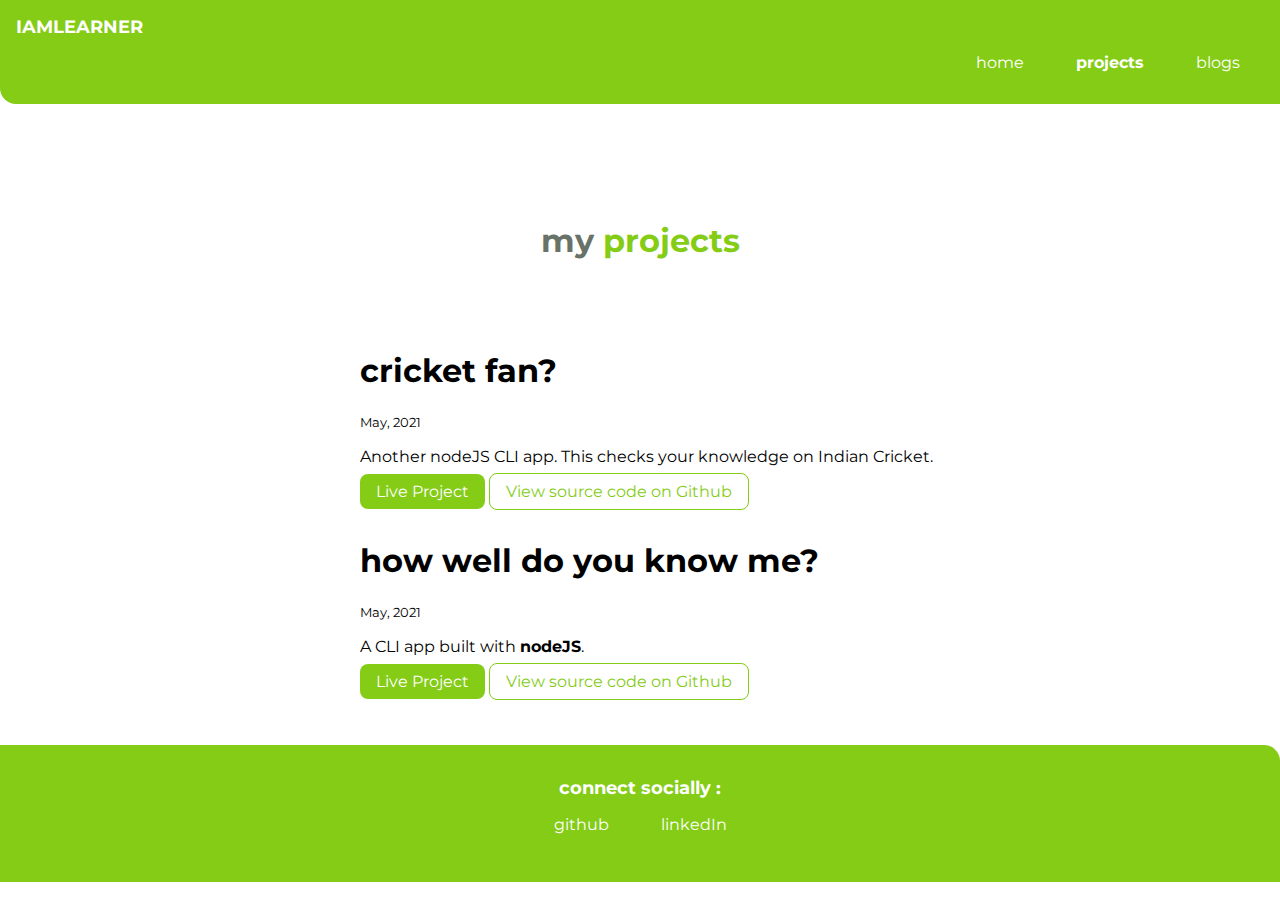
==== projects.html @ f9674aa4 "added pages and design" ====
<!DOCTYPE html>
<html lang="en">
<head>
    <meta charset="UTF-8">
    <meta http-equiv="X-UA-Compatible" content="IE=edge">
    <meta name="viewport" content="width=device-width, initial-scale=1.0">
    <title>projects | vidisha pandey</title>
    <link href="style.css" rel="stylesheet"/>
</head>
<body>
    
    <nav class="navigation container">
        <div class="nav-brand">IAMLEARNER</div>
        <ul class="list-non-bullet nav-pills">
            <li class="list-item-inline">
                <a class="link" href="index.html">home</a>
            </li>
            <li class="list-item-inline">
                <a class="link link-active" href="projects.html">projects</a>
            </li>
            <li class="list-item-inline">
                <a class="link" href="blogs.html">blogs</a>
            </li>
        </ul>
    </nav>

    <header class="hero">
        <h1 class="hero-heading" >my <span class="heading-highlight">projects</span></h1>
    </header>    

    <ul class="list-non-bullet">
        <div class="container container-center">
            <li>
                <h1>cricket fan?</h1>
                <small>May, 2021</small>
                <p>Another nodeJS CLI app. This checks your knowledge on Indian Cricket.</p>
                <a class="link link-primary" href="repl.it">Live Project</a>
                <a class="link link-secondary" href="github.com/repolink">View source code on Github</a>
            </li>
        </div>
        <br>
        <div class="container container-center">
            <li>
                <h1>how well do you know me?</h1>
                <small>May, 2021</small>
                <p>A CLI app built with <strong>nodeJS</strong>.</p>
                <a class="link link-primary" href="repl.it">Live Project</a>
                <a class="link link-secondary" href="github.com/repolink">View source code on Github</a>
            </li>
        </div>

    </ul>
    <br>
    <br>
    <footer class="footer container">
        <div class="footer-header">connect socially : </div>
        <ul class="social-links list-non-bullet">
            <li class="list-item-inline">
                <a class="link" href="/">github</a>
            </li>
            <li class="list-item-inline">
                <a class="link" href="/">linkedIn</a>
            </li>
            <!-- <li class="list-item-inline">
                <a class="link" href="/">SocialThree</a>
            </li> -->
        </ul>
    </footer>


</body>
</html>
---- style.css ----
/* to select via tags just type tagname { } */
/* We can select via attributes, tags, classes, id */
/* id is unique */
/* to select via id, use #idname { } */
/* to select via class, use .classname { } */

@import url('https://fonts.googleapis.com/css2?family=Montserrat:wght@400;700&display=swap');

:root {
    /* --primary-color: #A3E635; */
    /* --primary-color: #34D399; */
    /* --primary-color: #10B981; */
    --primary-color: #84CC16;
    --off-white: #f3f4f3;
    --dark-gray: #687268;
}

body {
    font-family: 'Montserrat', sans-serif;
    margin: 0px;
}

hr {
    margin: 2rem 0rem;
}

/* container */
.container {
    padding-left: 1rem;
    padding-right: 1rem;
}

.container-center {
    max-width: 600px;
    margin: auto;   /*it'll make it center*/
}

/* links */
.link {
    text-decoration: none;  /*to remove underline*/
    padding: 0.5rem 1rem;   /*top right bottom left. if we give just two values as we did here, bottom will get 0.5rem and left will get 1rem*/
}

.link-primary {
    background-color: var(--primary-color);
    border-radius: 0.5rem;
    color: white;
}

.link-secondary {
    color: var(--primary-color);
    border-radius: 0.5rem;
    border: 1px solid var(--primary-color);
}

/* lists */

.list-non-bullet {
    list-style: none;
}

.list-item-inline {
    display: inline;    
    padding: 0rem 0.5rem;
}

/*navigation*/

.navigation {
    background-color: var(--primary-color);
    color: white;
    padding: 1rem;
    border-bottom-left-radius: 1rem;
}

.navigation .nav-brand {
    font-weight: bold;
    font-size: 1.1rem;
}

.navigation .nav-pills {
    text-align: right;
}

/*if there's a link inside navigation the change color to white*/
.navigation .link {
    color: white;
}

.navigation .link-active {
    font-weight: bold;
}

/* header */

.hero {
    padding: 2rem;
    padding-top: 5rem;
}

.hero .hero-img {
    max-width: 350px;
    display: block;
    margin: auto;
}

.hero .hero-heading {
    text-align: center;
    padding: 1rem;
    color: var(--dark-gray);
}

.hero .hero-heading .heading-highlight {
    color: var(--primary-color);
}

/* section */

.section {
    padding: 2rem;
}

.section h1 {
    text-align: center;
}

.ow {
    background-color: var(--off-white);
}

/* footer */

.footer {
    background-color: var(--primary-color);
    padding: 2rem;
    text-align: center;
    color: white;
    border-top-right-radius: 1rem;
}

.footer .link {
    color: white;
}

.footer .footer-header {
    font-weight: bold;
    font-size: large;
}

.footer ul {
    padding-inline-start: 0px;
}
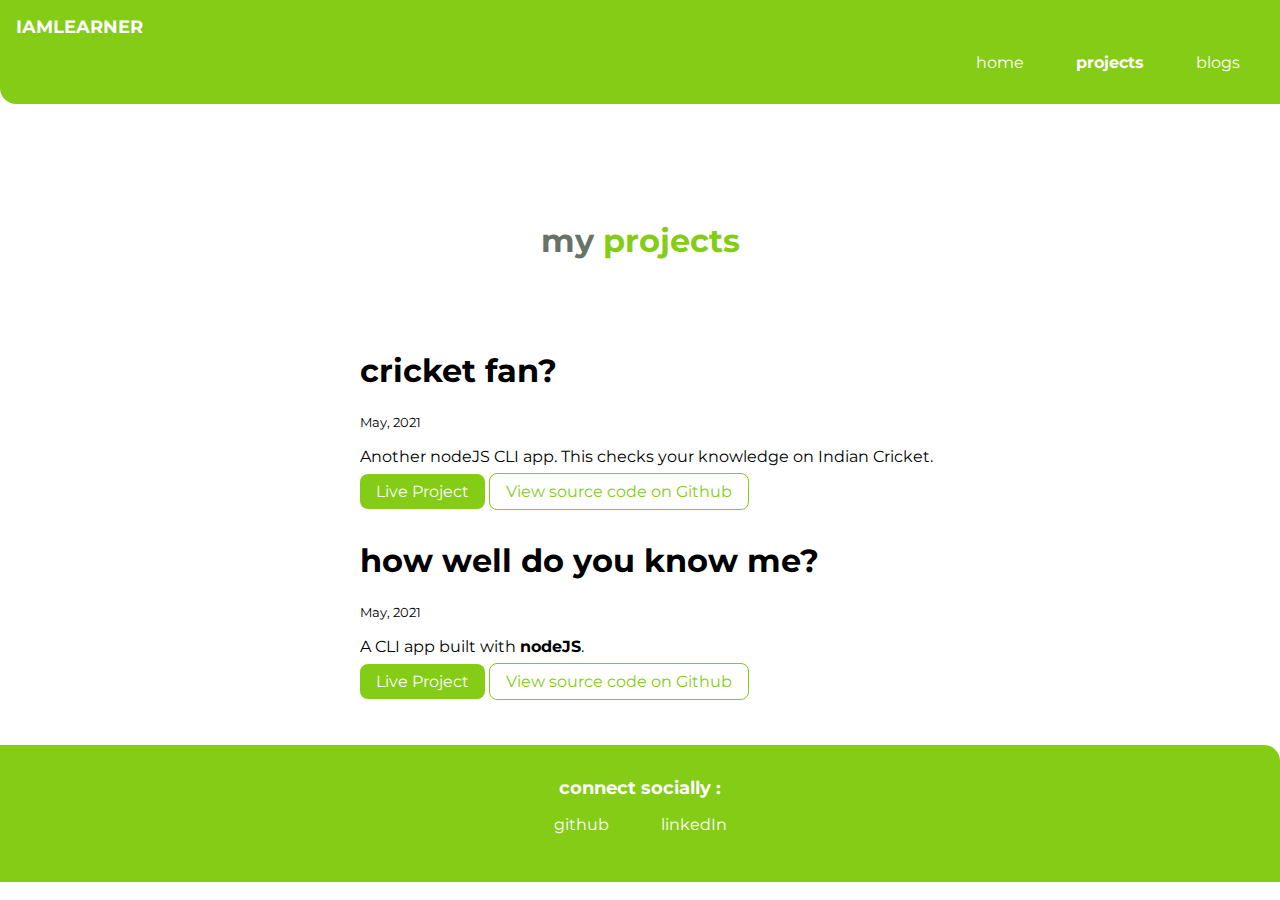
==== commit b9cfe835: "Update projects.html" ====
--- a/projects.html
+++ b/projects.html
@@ -34,8 +34,8 @@
                 <h1>cricket fan?</h1>
                 <small>May, 2021</small>
                 <p>Another nodeJS CLI app. This checks your knowledge on Indian Cricket.</p>
-                <a class="link link-primary" href="repl.it">Live Project</a>
-                <a class="link link-secondary" href="github.com/repolink">View source code on Github</a>
+                <a class="link link-primary" href="https://replit.com/@vidishapandey/Cricket#index.js">Live Project</a>
+                <a class="link link-secondary" href="https://github.com/Vidisha780/Cricket-quiz">View source code on Github</a>
             </li>
         </div>
         <br>
@@ -44,8 +44,8 @@
                 <h1>how well do you know me?</h1>
                 <small>May, 2021</small>
                 <p>A CLI app built with <strong>nodeJS</strong>.</p>
-                <a class="link link-primary" href="repl.it">Live Project</a>
-                <a class="link link-secondary" href="github.com/repolink">View source code on Github</a>
+                <a class="link link-primary" href="https://replit.com/@vidishapandey/firstProject#index.js">Live Project</a>
+                <a class="link link-secondary" href="https://github.com/Vidisha780/Do-You-Know-Me--">View source code on Github</a>
             </li>
         </div>
 
@@ -56,10 +56,10 @@
         <div class="footer-header">connect socially : </div>
         <ul class="social-links list-non-bullet">
             <li class="list-item-inline">
-                <a class="link" href="/">github</a>
+                <a class="link" href="https://github.com/Vidisha780">github</a>
             </li>
             <li class="list-item-inline">
-                <a class="link" href="/">linkedIn</a>
+                <a class="link" href="www.linkedin.com/in/vidishapandey">linkedIn</a>
             </li>
             <!-- <li class="list-item-inline">
                 <a class="link" href="/">SocialThree</a>
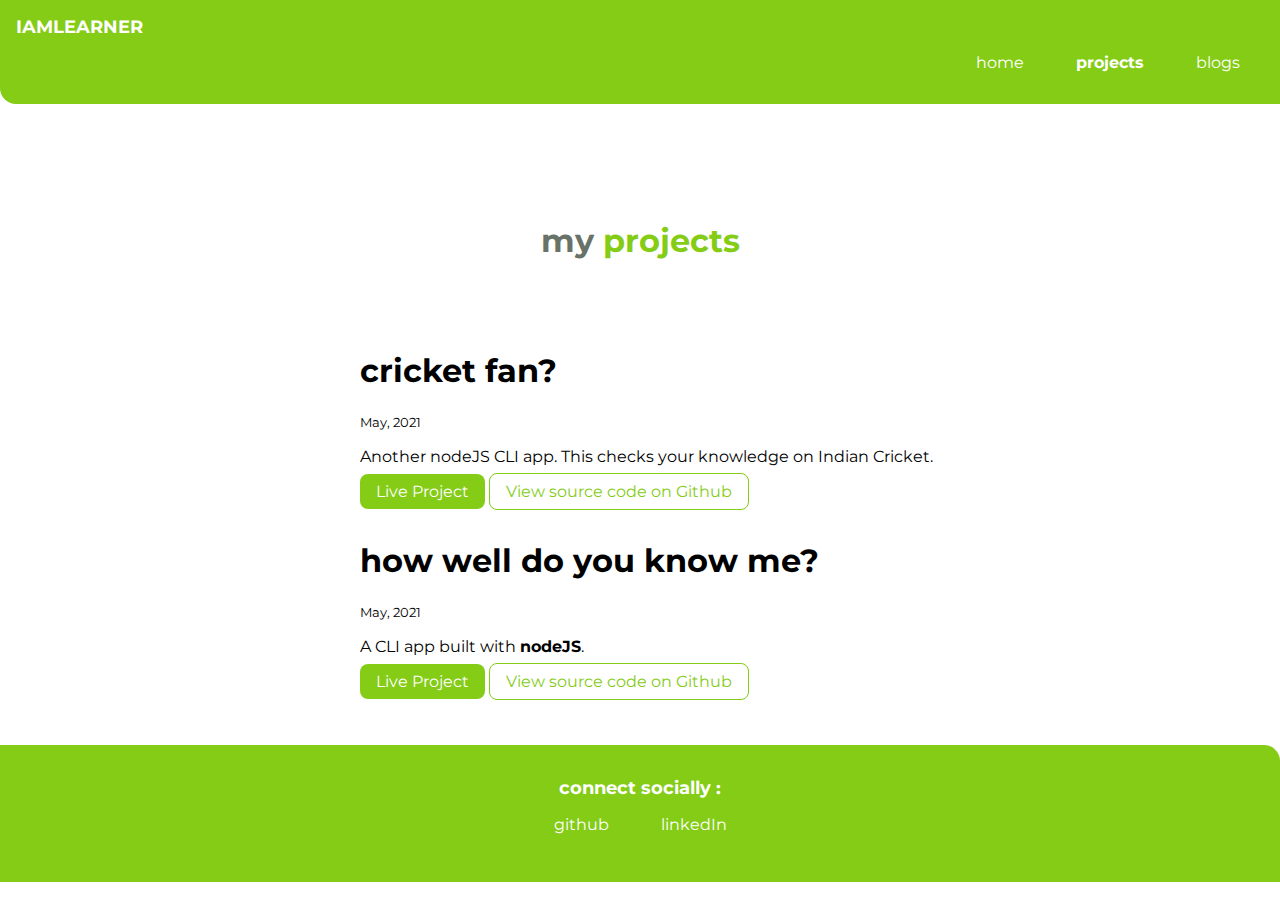
==== commit 8201be1c: "changed links" ====
--- a/projects.html
+++ b/projects.html
@@ -59,7 +59,7 @@
                 <a class="link" href="https://github.com/Vidisha780">github</a>
             </li>
             <li class="list-item-inline">
-                <a class="link" href="www.linkedin.com/in/vidishapandey">linkedIn</a>
+                <a class="link" href="https://www.linkedin.com/in/vidishapandey/">linkedIn</a>
             </li>
             <!-- <li class="list-item-inline">
                 <a class="link" href="/">SocialThree</a>
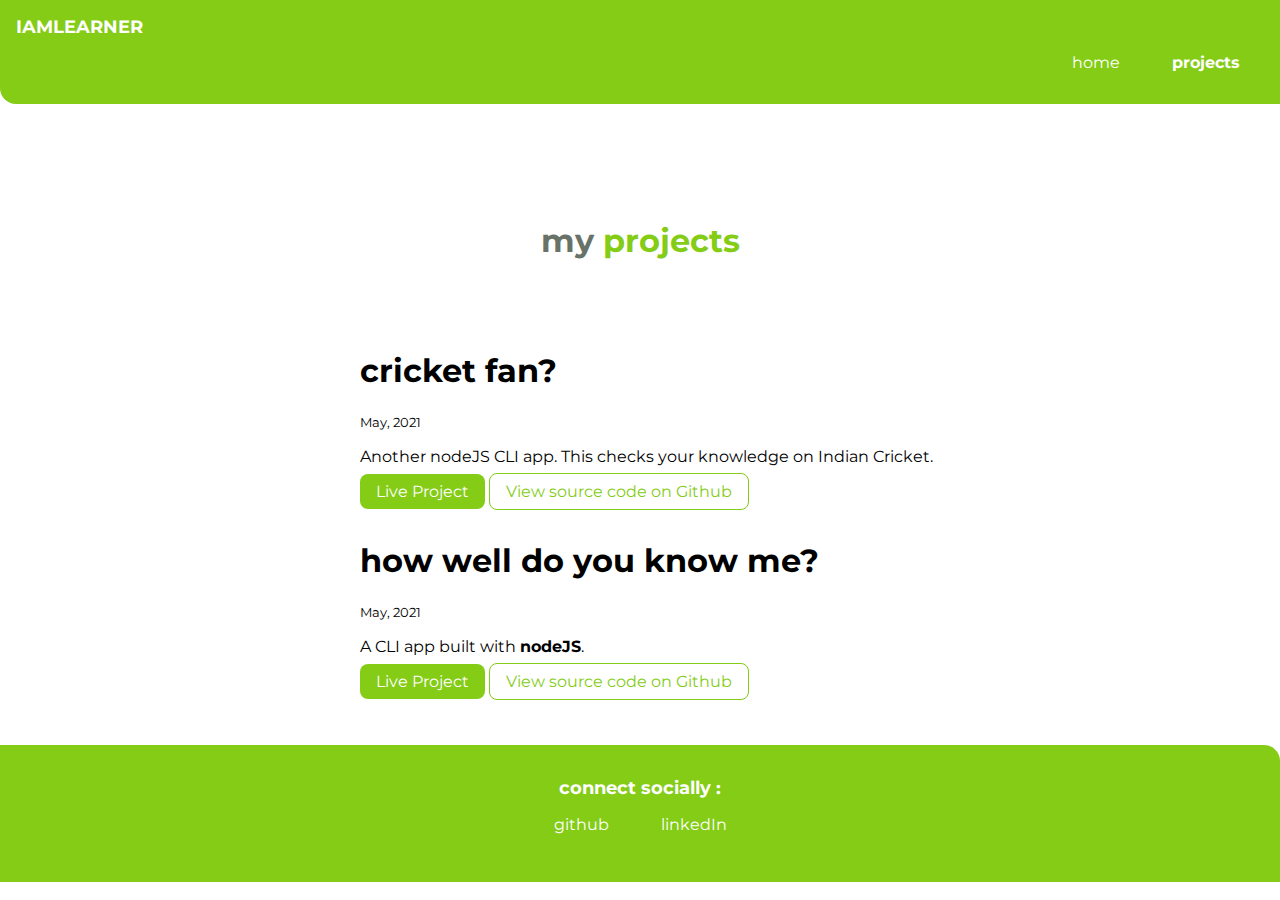
==== commit f0949272: "Update projects.html" ====
--- a/projects.html
+++ b/projects.html
@@ -18,9 +18,11 @@
             <li class="list-item-inline">
                 <a class="link link-active" href="projects.html">projects</a>
             </li>
+            <!--
             <li class="list-item-inline">
                 <a class="link" href="blogs.html">blogs</a>
             </li>
+            -->
         </ul>
     </nav>
 
@@ -69,4 +71,4 @@
 
 
 </body>
-</html>+</html>
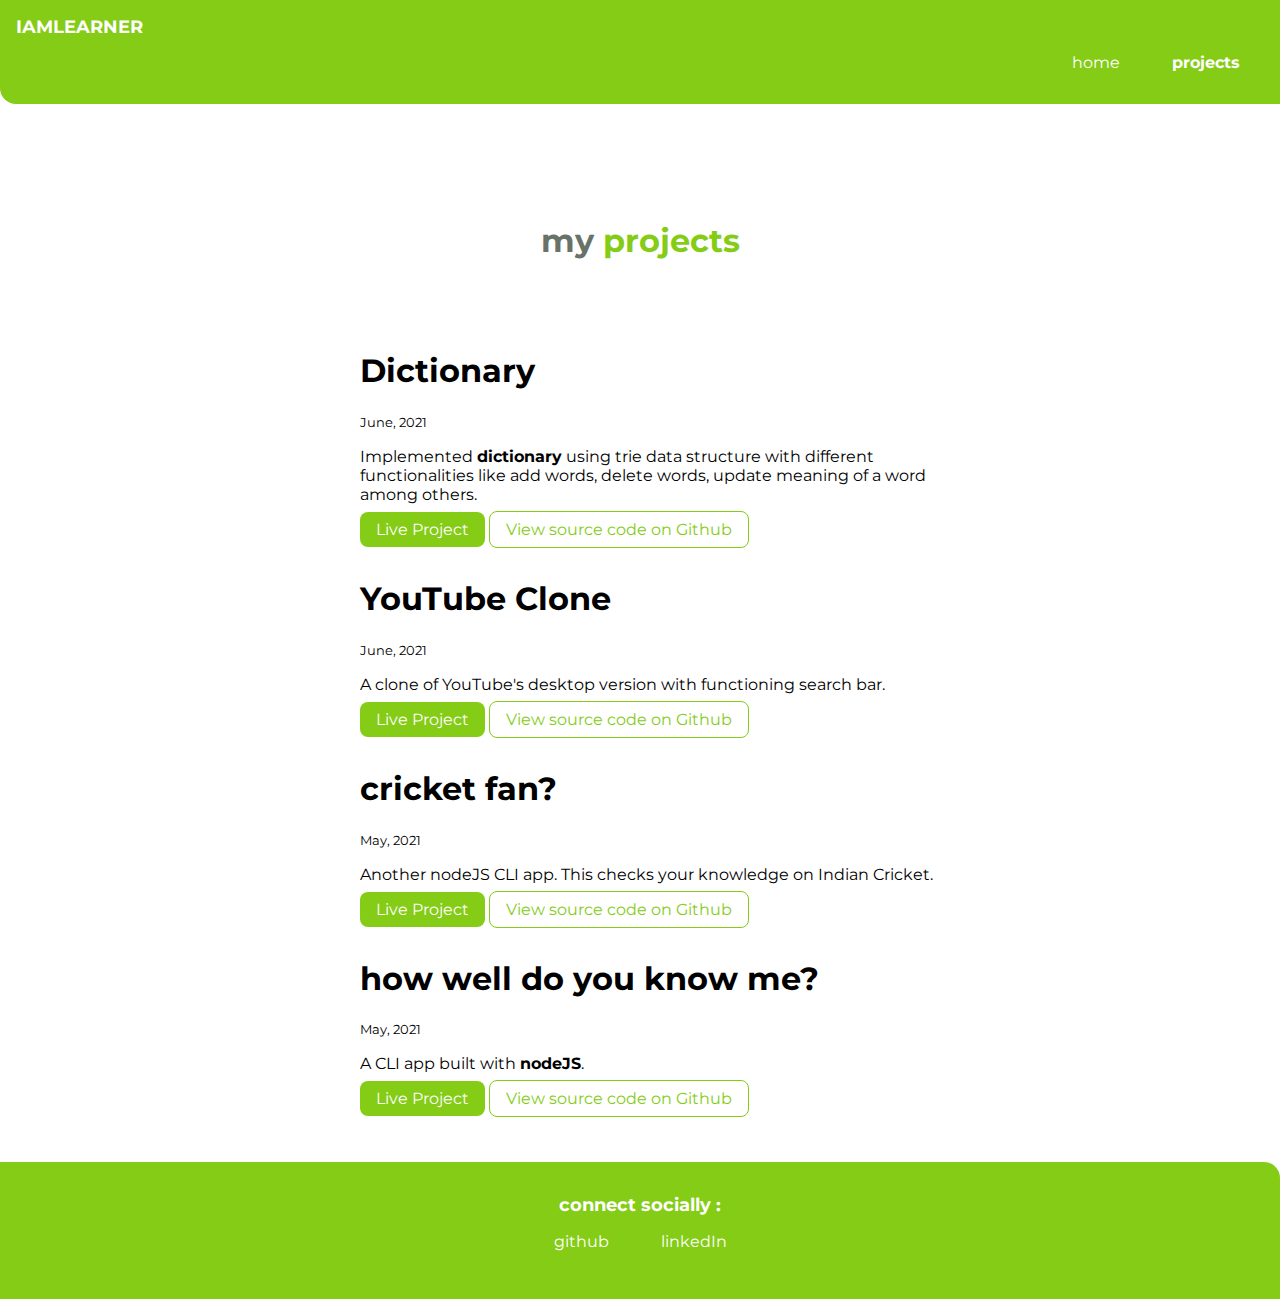
==== commit b9f3cf1a: "Update project links" ====
--- a/projects.html
+++ b/projects.html
@@ -31,6 +31,27 @@
     </header>    
 
     <ul class="list-non-bullet">
+            <div class="container container-center">
+            <li>
+                <h1>Dictionary</h1>
+                <small>June, 2021</small>
+                <p>Implemented <strong>dictionary</strong> using trie data structure with different functionalities like add words, delete words, update meaning of a word among others.</p>
+                <a class="link link-primary" href="https://github.com/vinitachimalgi/Dictionary">Live Project</a>
+                <a class="link link-secondary" href="https://github.com/vinitachimalgi/Dictionary">View source code on Github</a>
+            </li>
+        </div>
+        <br>
+        <div class="container container-center">
+            <li>
+                <h1>YouTube Clone</h1>
+                <small>June, 2021</small>
+                <p>A clone of YouTube's desktop version with functioning search bar.</p>
+                <a class="link link-primary" href="https://youtubeclone7.netlify.app/">Live Project</a>
+                <a class="link link-secondary" href="https://github.com/Vidisha780/YouTube-Clone">View source code on Github</a>
+            </li>
+        </div>
+        <br>
+
         <div class="container container-center">
             <li>
                 <h1>cricket fan?</h1>
